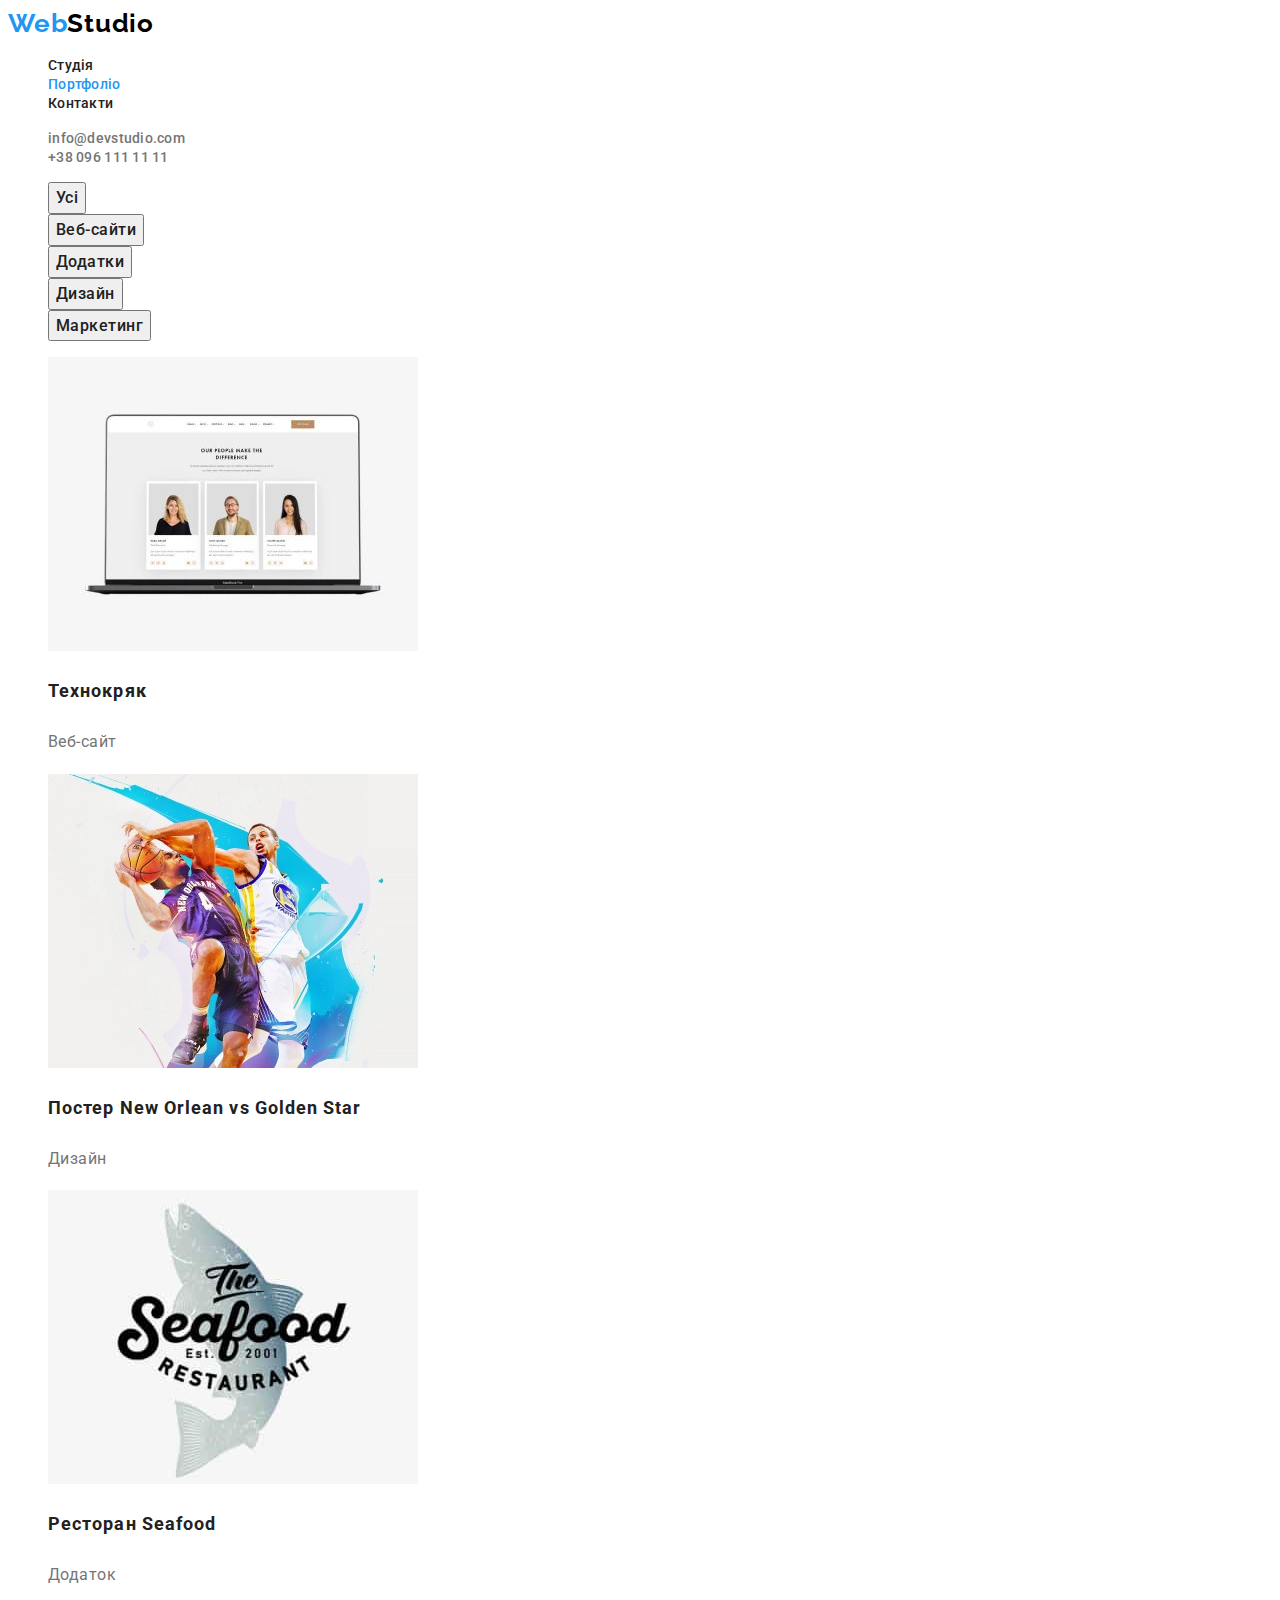
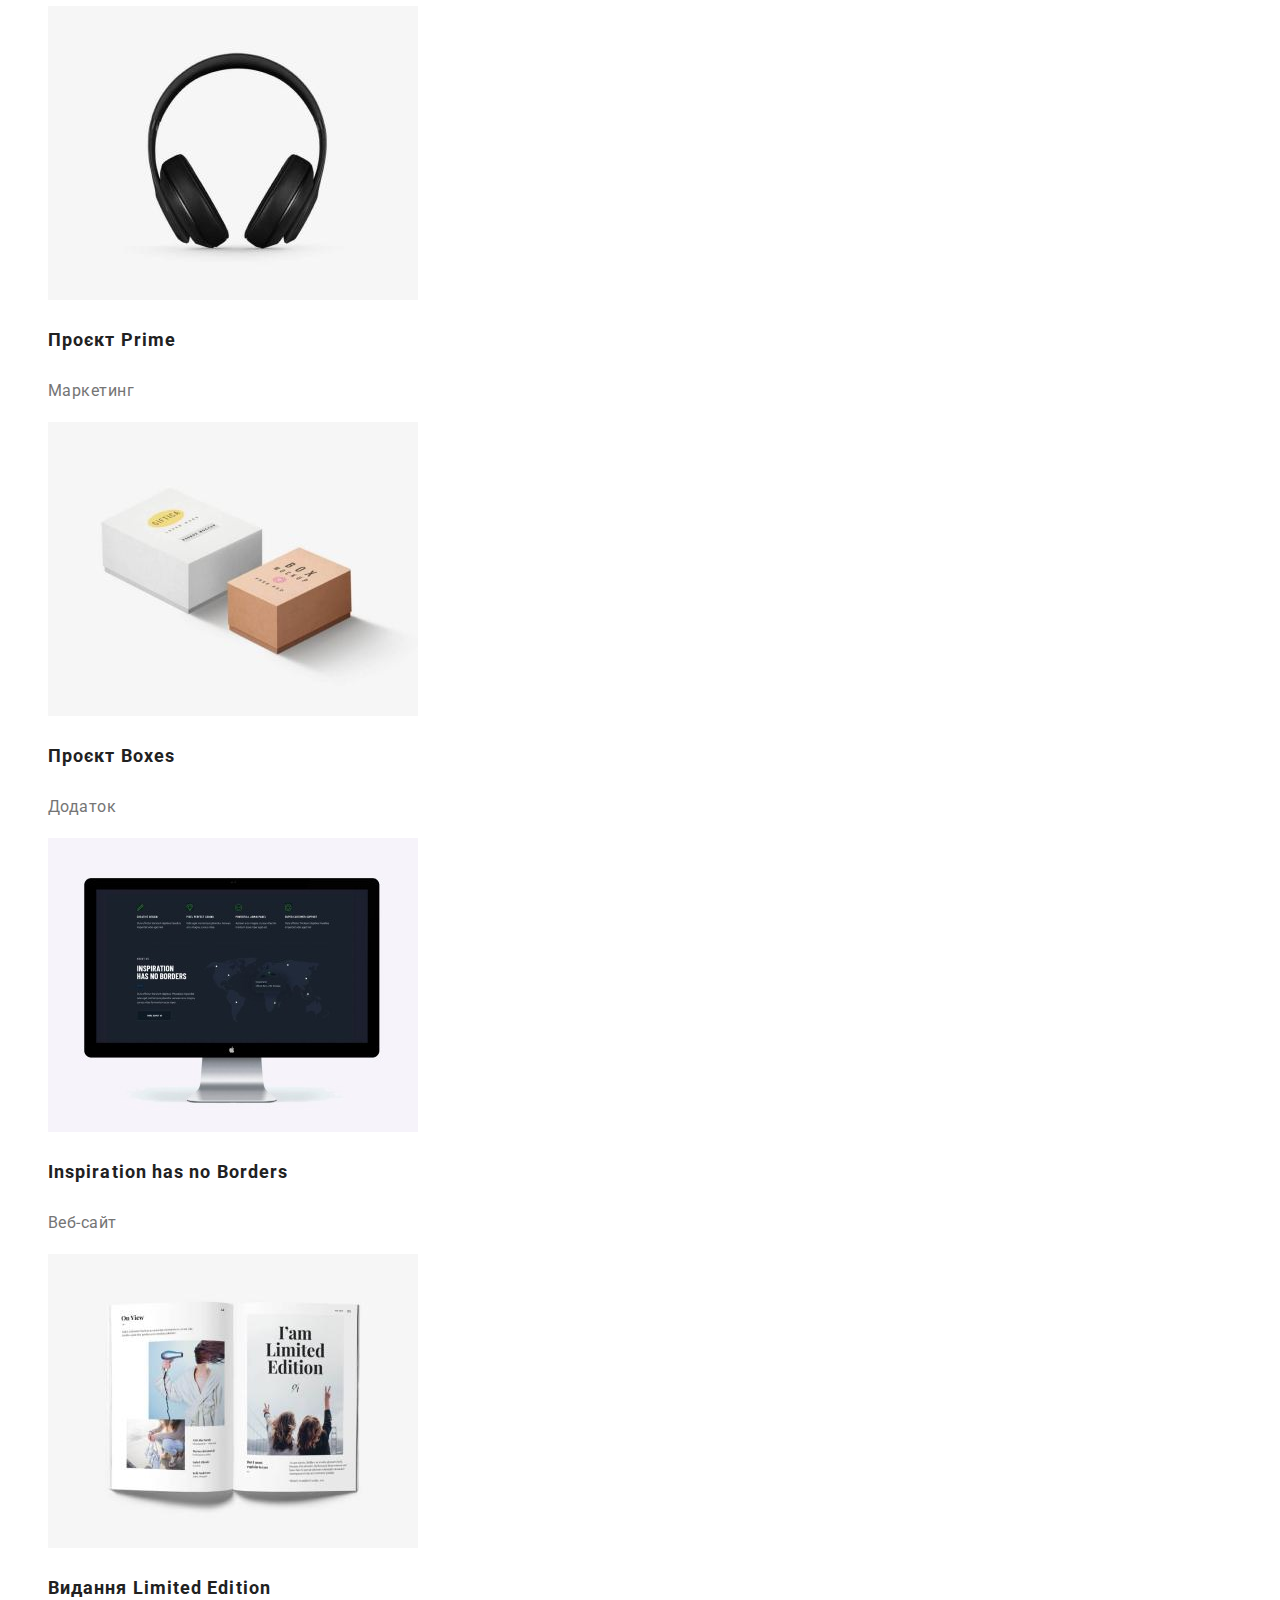
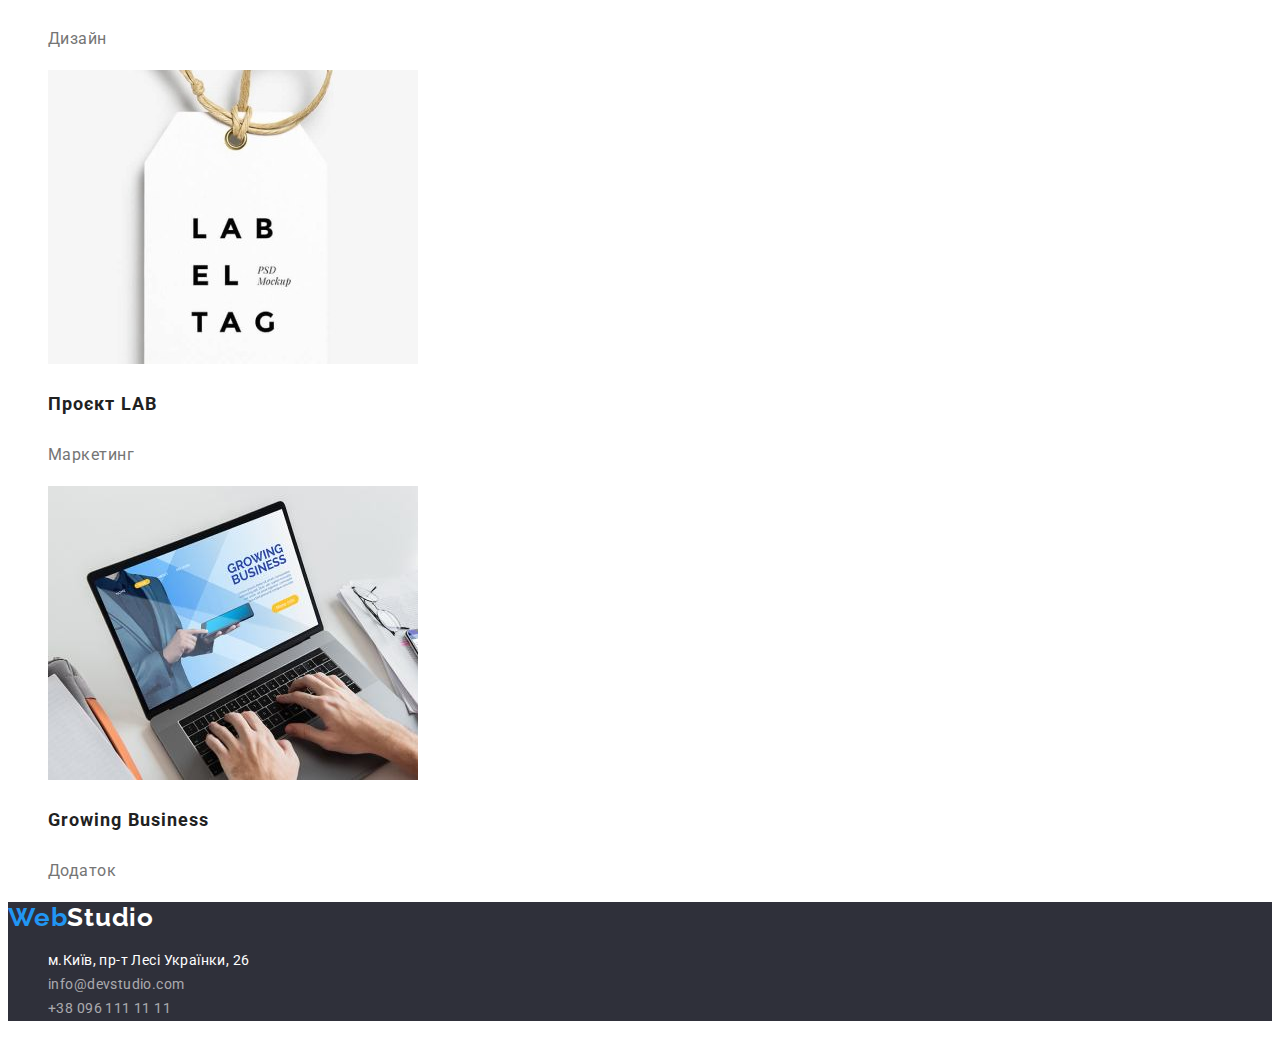
==== portfolio.html @ 9ea1236a "Create site" ====
<!DOCTYPE html>
<html lang="ua">
<head>
    <meta charset="UTF-8">
    <meta http-equiv="X-UA-Compatible" content="IE=edge">
    <meta name="viewport" content="width=i, initial-scale=1.0">
    <title>Портфоліо</title>
    <link rel="preconnect" href="https://fonts.googleapis.com">
    <link rel="preconnect" href="https://fonts.gstatic.com" crossorigin>
    <link href="https://fonts.googleapis.com/css2?family=Raleway:wght@700&family=Roboto:wght@400;500;700;900&display=swap" rel="stylesheet">
    <link rel="stylesheet" href="./css/styles.css">
</head>
<body>
    <header>
        <nav>
         <a href="./index.html" class="logo"><span class="web">Web</span>Studio</a>
         <ul class="site-nav list">
          <li><a href="./index.html" class="link">Студія</a></li>
          <li><a href="./portfolio.html" class="link current">Портфоліо</a></li>
          <li><a href="" class="link">Контакти</a></li>
         </ul>
        </nav>
        <ul class="site-aut list">
         <li><a href="mailto:info@devstudio.com" class="link">info@devstudio.com</a></li>
         <li><a href="tel:+380961111111" class="link">+38 096 111 11 11</a></li>
        </ul>
    </header>
<main>
    <section>
     <div>
         <h1 class="none-title">Портфоліо</h1>
         <ul class="list">
            <li><button class="btn" type="button">Усі</button></li>
            <li><button class="btn" type="button">Веб-сайти</button></li>
            <li><button class="btn" type="button">Додатки</button></li>
            <li><button class="btn" type="button">Дизайн</button></li>
            <li><button class="btn" type="button">Маркетинг</button></li>
         </ul>
         <ul class="list">
            <li>
                <img src="./images/portfolio-1.jpg" alt="Відкритий сайт на ноутбуці" width="370" height="294">
                <h3 class="brand">Технокряк</h3>
                <p class="group">Веб-сайт</p>
            </li>
            <li>
                <img src="./images/portfolio-2.jpg" alt="Два баскетболісти" width="370" height="294">
                <h3 class="brand">Постер New Orlean vs Golden Star</h3>
                <p class="group">Дизайн</p>
            </li>
            <li>
                <img src="./images/portfolio-3.jpg" alt="Логотип ресторану з рибою на фоні" width="370" height="294">
                <h3 class="brand">Ресторан Seafood</h3>
                <p class="group">Додаток</p>
            </li>
            <li>
                <img src="./images/portfolio-4.jpg" alt="Чорні навушники" width="370" height="294">
                <h3 class="brand">Проєкт Prime</h3>
                <p class="group">Маркетинг</p>
            </li>
            <li>
                <img src="./images/portfolio-5.jpg" alt="Дві коробки" width="370" height="294">
                <h3 class="brand">Проєкт Boxes</h3>
                <p class="group">Додаток</p>
            </li>
            <li>
                <img src="./images/portfolio-6.jpg" alt="Єкран монітору" width="370" height="294">
                <h3 class="brand">Inspiration has no Borders</h3>
                <p class="group">Веб-сайт</p>
            </li>
            <li>
                <img src="./images/portfolio-7.jpg" alt="Відкритий журнал" width="370" height="294">
                <h3 class="brand">Видання Limited Edition</h3>
                <p class="group">Дизайн</p>
            </li>
            <li>
                <img src="./images/portfolio-8.jpg" alt="Біла бірка" width="370" height="294">
                <h3 class="brand">Проєкт LAB</h3>
                <p class="group">Маркетинг</p>
            </li>
            <li>
                <img src="./images/portfolio-9.jpg" alt="Відкритий єкран ноутбука" width="370" height="294">
                <h3 class="brand">Growing Business</h3>
                <p class="group">Додаток</p>
            </li>
         </ul>
     </div>
    </section>
</main>
<footer class="footer">
    <a href="./index.html" class="logo"><span class="web">Web</span>Studio</a>
    <address>
        <ul class="list address">
            <li>
                <a href="https://goo.gl/maps/SaU15wjeWkqxpZbNA" class="link map"> м.Київ, пр-т Лесі Українки, 26</a>
            </li>
            <li>
                <a href="mailto:info@devstudio.com" class="link">info@devstudio.com</a>
            </li>
            <li>
                <a href="tel:+380961111111" class="link">+38 096 111 11 11</a>
            </li>
        </ul>
    </address>
</footer>
</body>
</html>
---- css/styles.css ----
:root {
    --main-text: #757575;
    --text:#212121;
    --active:#2196F3;
    --footer:#2F303A;
}
body {
    font-family: 'roboto';
    color: var(--main-text);
}
.logo {
    font-family: 'Raleway';
    font-weight: 700;
    font-size: 26px;
    line-height: 1.19;
    letter-spacing: 0.03em;
    color: #000000;
    text-decoration: none;
    } 
    .site-nav .link {
    font-weight: 500;
    font-size: 14px;
    line-height: 1.14;
    letter-spacing: 0.02em;
    color: var(--text);
}
.site-nav .link:hover,
.site-nav .link:focus {
    color: var(--active);
}
.site-aut .link {
    font-weight: 500;
    font-size: 14px;
    line-height: 1.14;
    letter-spacing: 0.02em;
    color: var(--main-text);
}
.site-aut .link:hover,
.site-aut .link:focus {
    color: var(--active);
}
.list {
    list-style: none;}
.link {
    text-decoration: none;
}
.web, .list .current{
    color: var(--active);
}
/* main */
.hero {
    font-weight: 900;
    font-size: 44px;
    line-height: 1.36;
    text-align: center;
    letter-spacing: 0.06em;
    text-transform: uppercase;
    color: #FFFFFF;
}
.section-hero {
    background: var(--footer);
}
.hero-btn {
    font-weight: 700;
    font-size: 16px;
    line-height: 1.88;
    display: flex;
    align-items: center;
    text-align: center;
    letter-spacing: 0.06em;
    color: #ffffff; ;
    background-color: var(--active);
}
.btn, .hero-btn {cursor: pointer;}

.btn:hover,
.btn:focus, 
.hero-btn {
    color: #ffffff; ;
    background-color: var(--active);
}
.btn{
    font-family: 'Roboto';
    font-weight: 500;
    font-size: 16px;
    line-height: 1.62;
    text-align: center;
    letter-spacing: 0.03em;
    color: var(--text);
}    
.list .brand{
    font-weight: 700;
    font-size: 18px;
    line-height: 2;
    letter-spacing: 0.06em;
    color: var(--text);
}

.list .group {
    font-size: 16px;
    line-height:  1.88;
    letter-spacing: 0.03em;
}
.litle-title {
    font-size: 14px;
    line-height: 1.14;
    letter-spacing: 0.03em;
    text-transform: uppercase;
    color: var(--text);
}
.about {
    line-height: 1.71;
    font-size: 14px;
    letter-spacing: 0.03em;
}

.section-title {
    font-size: 36px;
    line-height: 1.67;
    text-align: center;
    letter-spacing: 0.03em;
    color: var(--text);
}
.name, .position {
    font-weight: 500;
    font-size: 16px;
    line-height: 1.19;
    text-align: center;
    letter-spacing: 0.03em;
}
.name {
    color: var(--text);
}
.position {
    font-weight: 400;
}
.section-team{
    background-color: #F5F4FA;
}
.team-list {
    background: #FFFFFF; 
}

.footer {
    background: var(--footer);
}

.footer .logo {
    color: #FFFFFF;
}

.footer .link {
    font-style: normal;
    font-weight: 400;
    font-size: 14px;
    line-height: 1.71;
    letter-spacing: 0.03em;
    color: rgba(255, 255, 255, 0.6)
}

.footer .map {
    color:#ffffff;
}
.footer .link:hover,
.footer .link:focus{color:var(--active);}

.none-title {
    display: none;
}
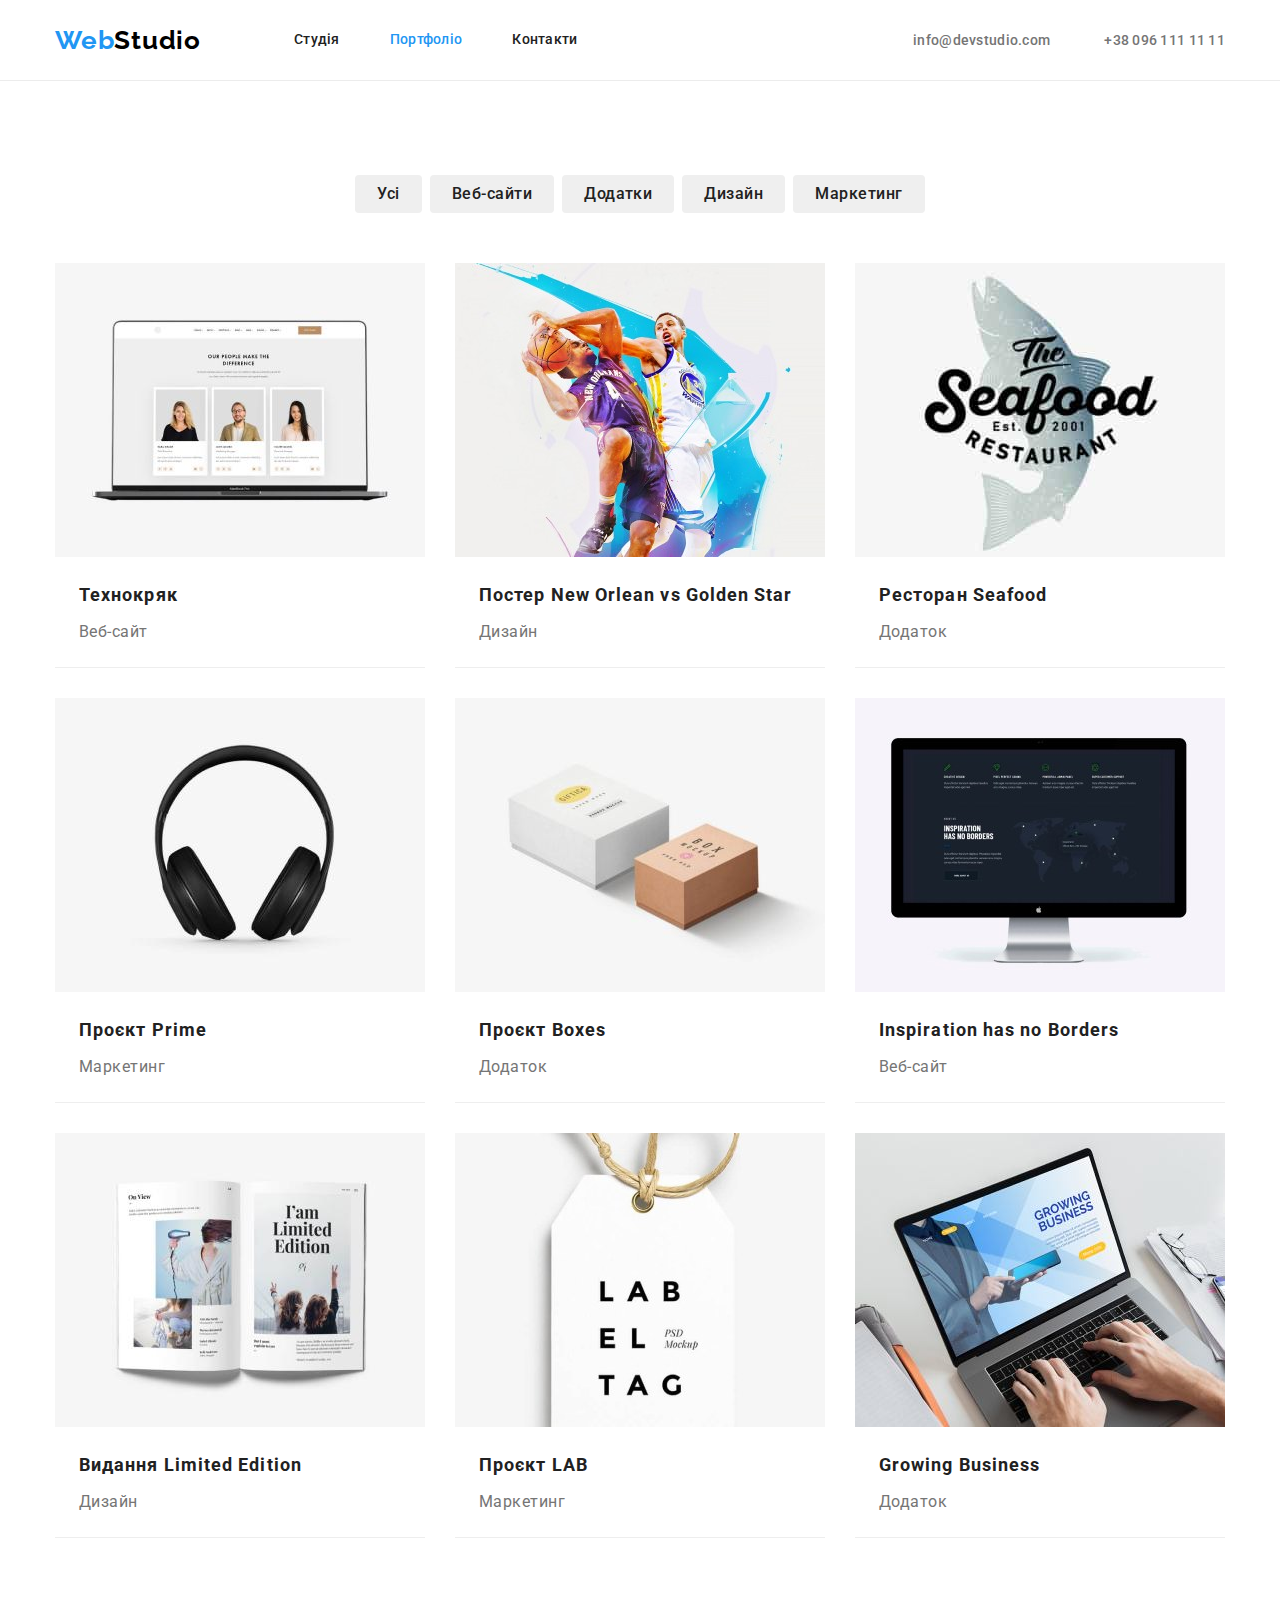
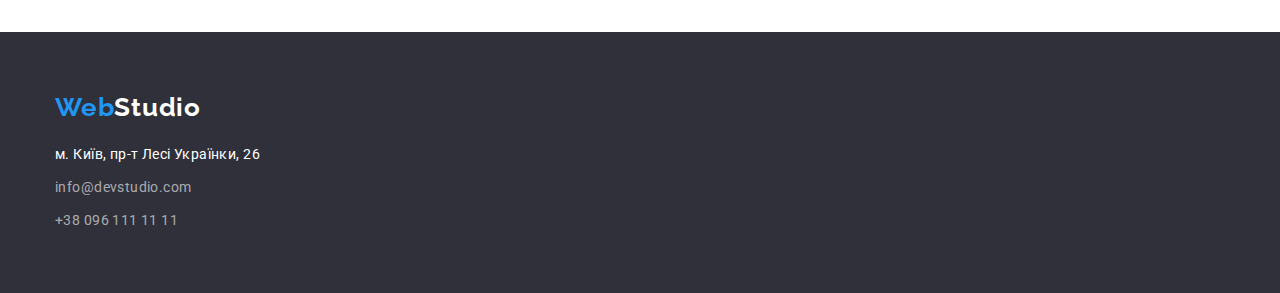
==== commit 7ec00e73: "create site" ====
--- a/portfolio.html
+++ b/portfolio.html
@@ -5,102 +5,123 @@
     <meta http-equiv="X-UA-Compatible" content="IE=edge">
     <meta name="viewport" content="width=i, initial-scale=1.0">
     <title>Портфоліо</title>
+    <link rel="stylesheet" href="https://cdnjs.cloudflare.com/ajax/libs/modern-normalize/1.0.0/modern-normalize.min.css"/>
     <link rel="preconnect" href="https://fonts.googleapis.com">
     <link rel="preconnect" href="https://fonts.gstatic.com" crossorigin>
     <link href="https://fonts.googleapis.com/css2?family=Raleway:wght@700&family=Roboto:wght@400;500;700;900&display=swap" rel="stylesheet">
     <link rel="stylesheet" href="./css/styles.css">
 </head>
 <body>
-    <header>
-        <nav>
-         <a href="./index.html" class="logo"><span class="web">Web</span>Studio</a>
-         <ul class="site-nav list">
-          <li><a href="./index.html" class="link">Студія</a></li>
-          <li><a href="./portfolio.html" class="link current">Портфоліо</a></li>
-          <li><a href="" class="link">Контакти</a></li>
+<header class="header">
+    <div class="container main-nav">
+    <nav class="nav">
+        <a href="./index.html" class="logo"><span class="web">Web</span>Studio</a>
+        <ul class="site-nav list">
+         <li class="item"><a href="./index.html" class="link">Студія</a></li>
+         <li class="item"><a href="./portfolio.html" class="link current">Портфоліо</a></li>
+         <li class="item"><a href="" class="link">Контакти</a></li>
          </ul>
-        </nav>
-        <ul class="site-aut list">
-         <li><a href="mailto:info@devstudio.com" class="link">info@devstudio.com</a></li>
-         <li><a href="tel:+380961111111" class="link">+38 096 111 11 11</a></li>
-        </ul>
+    </nav>
+    <div class="site-aut list">
+     <a href="mailto:info@devstudio.com" class="link left">info@devstudio.com</a>
+     <a href="tel:+380961111111" class="link">+38 096 111 11 11</a>
+    </div>
+    </div> 
     </header>
 <main>
-    <section>
-     <div>
+    <section class="section">
+     <div class="container">
          <h1 class="none-title">Портфоліо</h1>
-         <ul class="list">
-            <li><button class="btn" type="button">Усі</button></li>
-            <li><button class="btn" type="button">Веб-сайти</button></li>
-            <li><button class="btn" type="button">Додатки</button></li>
-            <li><button class="btn" type="button">Дизайн</button></li>
-            <li><button class="btn" type="button">Маркетинг</button></li>
+         <ul class="list filters">
+            <li class="btn-filters"><button class="btn" type="button">Усі</button></li>
+            <li class="btn-filters"><button class="btn" type="button">Веб-сайти</button></li>
+            <li class="btn-filters"><button class="btn" type="button">Додатки</button></li>
+            <li class="btn-filters"><button class="btn" type="button">Дизайн</button></li>
+            <li class="btn-filters"><button class="btn" type="button">Маркетинг</button></li>
          </ul>
-         <ul class="list">
-            <li>
+         <div class="container-list">
+         <ul class="list category">
+            <li class="item-cat">
                 <img src="./images/portfolio-1.jpg" alt="Відкритий сайт на ноутбуці" width="370" height="294">
+                <div class="item-category">
                 <h3 class="brand">Технокряк</h3>
                 <p class="group">Веб-сайт</p>
+                </div>
             </li>
-            <li>
+            <li class="item-cat">
                 <img src="./images/portfolio-2.jpg" alt="Два баскетболісти" width="370" height="294">
+                <div class="item-category">
                 <h3 class="brand">Постер New Orlean vs Golden Star</h3>
                 <p class="group">Дизайн</p>
+                </div>
             </li>
-            <li>
+            <li class="item-cat">
                 <img src="./images/portfolio-3.jpg" alt="Логотип ресторану з рибою на фоні" width="370" height="294">
-                <h3 class="brand">Ресторан Seafood</h3>
+                <div class="item-category"><h3 class="brand">Ресторан Seafood</h3>
                 <p class="group">Додаток</p>
+            </div>
             </li>
-            <li>
+            <li class="item-cat">
                 <img src="./images/portfolio-4.jpg" alt="Чорні навушники" width="370" height="294">
-                <h3 class="brand">Проєкт Prime</h3>
+                <div class="item-category"><h3 class="brand">Проєкт Prime</h3>
                 <p class="group">Маркетинг</p>
+                </div>
             </li>
-            <li>
+            <li class="item-cat">
                 <img src="./images/portfolio-5.jpg" alt="Дві коробки" width="370" height="294">
-                <h3 class="brand">Проєкт Boxes</h3>
+                <div class="item-category"><h3 class="brand">Проєкт Boxes</h3>
                 <p class="group">Додаток</p>
+                </div>
             </li>
-            <li>
+            <li class="item-cat">
                 <img src="./images/portfolio-6.jpg" alt="Єкран монітору" width="370" height="294">
-                <h3 class="brand">Inspiration has no Borders</h3>
+                <div class="item-category"><h3 class="brand">Inspiration has no Borders</h3>
                 <p class="group">Веб-сайт</p>
+                </div>
             </li>
-            <li>
+            <li class="item-cat">
                 <img src="./images/portfolio-7.jpg" alt="Відкритий журнал" width="370" height="294">
+                <div class="item-category">
                 <h3 class="brand">Видання Limited Edition</h3>
                 <p class="group">Дизайн</p>
+                </div>
             </li>
-            <li>
+            <li class="item-cat">
                 <img src="./images/portfolio-8.jpg" alt="Біла бірка" width="370" height="294">
+                <div class="item-category">
                 <h3 class="brand">Проєкт LAB</h3>
                 <p class="group">Маркетинг</p>
+                </div>
             </li>
-            <li>
+            <li class="item-cat">
                 <img src="./images/portfolio-9.jpg" alt="Відкритий єкран ноутбука" width="370" height="294">
+                <div class="item-category">
                 <h3 class="brand">Growing Business</h3>
                 <p class="group">Додаток</p>
+                </div>
             </li>
          </ul>
      </div>
+    </div>
     </section>
 </main>
 <footer class="footer">
-    <a href="./index.html" class="logo"><span class="web">Web</span>Studio</a>
+    <div class="container-footer ">
+    <a href="./index.html" class="logo footer-logo"><span class="web">Web</span>Studio</a>
     <address>
         <ul class="list address">
-            <li>
-                <a href="https://goo.gl/maps/SaU15wjeWkqxpZbNA" class="link map"> м.Київ, пр-т Лесі Українки, 26</a>
+            <li class="link-footer">
+                <a href="https://goo.gl/maps/SaU15wjeWkqxpZbNA" class="link map"> м. Київ, пр-т Лесі Українки, 26</a>
             </li>
-            <li>
+            <li class="link-footer">
                 <a href="mailto:info@devstudio.com" class="link">info@devstudio.com</a>
             </li>
-            <li>
+            <li class="link-footer">
                 <a href="tel:+380961111111" class="link">+38 096 111 11 11</a>
             </li>
         </ul>
     </address>
+</div>
 </footer>
 </body>
 </html>--- a/css/styles.css
+++ b/css/styles.css
@@ -7,7 +7,39 @@
 body {
     font-family: 'roboto';
     color: var(--main-text);
-}
+    margin: 0px;
+}
+h1, h2, h3, h4, h5, h6 {
+    margin: 0px;
+}
+.section, .section-team {
+    padding-top: 94px;
+    padding-bottom: 94px;
+}
+ul{
+    list-style: none;
+    padding: 0;
+    margin: 0;
+}
+
+p{
+    margin: 0;
+}
+.container{
+    margin-left: auto;
+    margin-right: auto;
+    width: 1200px;
+    padding-left: 15px;
+    padding-right: 15px;
+}
+.header {
+    border-bottom: 1px solid #ECECEC;
+}
+.main-nav{
+    display: flex;
+    align-items: center;
+}
+
 .logo {
     font-family: 'Raleway';
     font-weight: 700;
@@ -16,13 +48,36 @@
     letter-spacing: 0.03em;
     color: #000000;
     text-decoration: none;
+    align-items: center;
+    margin-right: 93px;
     } 
-    .site-nav .link {
+.site-nav .link {
     font-weight: 500;
     font-size: 14px;
     line-height: 1.14;
     letter-spacing: 0.02em;
     color: var(--text);
+}
+
+/* nav */
+.site-nav {
+    display: flex;
+    margin-bottom: 0;
+    padding-left: 0;
+}
+.container .nav {
+    display: flex;
+    align-items: center;
+}
+
+.site-nav .link {
+    display: block;
+    padding-top: 32px;
+    padding-bottom: 32px;
+    margin-bottom: o;
+}
+.site-nav .item:not(:last-child) {
+    margin-right: 50px;
 }
 .site-nav .link:hover,
 .site-nav .link:focus {
@@ -35,11 +90,15 @@
     letter-spacing: 0.02em;
     color: var(--main-text);
 }
+.site-aut {
+    margin-left: auto;
+}
 .site-aut .link:hover,
 .site-aut .link:focus {
     color: var(--active);
 }
 .list {
+    margin-top: 0;
     list-style: none;}
 .link {
     text-decoration: none;
@@ -47,8 +106,15 @@
 .web, .list .current{
     color: var(--active);
 }
+
+.site-aut .link:not(:last-child) {
+    margin-right: 50px;
+}
+
 /* main */
 .hero {
+    margin-left: auto;
+    margin-right: auto;
     font-weight: 900;
     font-size: 44px;
     line-height: 1.36;
@@ -59,8 +125,18 @@
 }
 .section-hero {
     background: var(--footer);
+    padding-bottom: 200px;
+    padding-top: 200px;
 }
 .hero-btn {
+    margin-top: 30px;
+    margin-left: auto;
+    margin-right: auto;
+    padding: 10px 32px;
+    border: var(--active);
+    border-radius: 4px;
+
+
     font-weight: 700;
     font-size: 16px;
     line-height: 1.88;
@@ -79,15 +155,29 @@
     color: #ffffff; ;
     background-color: var(--active);
 }
-.btn{
-    font-family: 'Roboto';
-    font-weight: 500;
-    font-size: 16px;
-    line-height: 1.62;
-    text-align: center;
-    letter-spacing: 0.03em;
-    color: var(--text);
-}    
+/* .list {
+    display: flex;
+    flex-wrap: wrap;
+    gap: 30px;
+} */
+.about {
+    display: flex;
+}
+.advantages {
+    padding-bottom: 0;
+}
+.list-advantages:last-child {
+    margin-right: 0;
+}
+.subcject {
+    display: flex;
+}
+.item-subcject{
+    margin-right: 30px;
+}
+.item-subcject:last-child {
+    margin-right: 0;
+}
 .list .brand{
     font-weight: 700;
     font-size: 18px;
@@ -95,7 +185,10 @@
     letter-spacing: 0.06em;
     color: var(--text);
 }
-
+.list-advantages {
+max-width: 270px;
+margin-right: 30px;
+}
 .list .group {
     font-size: 16px;
     line-height:  1.88;
@@ -107,6 +200,7 @@
     letter-spacing: 0.03em;
     text-transform: uppercase;
     color: var(--text);
+    margin-bottom: 10px;
 }
 .about {
     line-height: 1.71;
@@ -115,11 +209,38 @@
 }
 
 .section-title {
+    margin-bottom: 50px;
     font-size: 36px;
     line-height: 1.67;
     text-align: center;
     letter-spacing: 0.03em;
     color: var(--text);
+}
+.team-container {
+    
+}
+
+.team-list {
+    width: 270px;
+    height: 368px;
+    margin-right: 30px;
+    box-shadow: 0px 1px 3px rgba(0, 0, 0, 0.12), 0px 1px 1px rgba(0, 0, 0, 0.14), 0px 2px 1px rgba(0, 0, 0, 0.2);
+    border-radius: 0px 0px 4px 4px;
+}
+.team-list:last-child {
+    margin-right: 0;
+}
+.team {
+    display: flex;
+}
+.team-container {
+    margin-right: auto;
+    margin-left: auto;
+    margin-top: 30px;
+    margin-bottom: 30px;
+}
+.name {
+    margin-bottom: 10px;
 }
 .name, .position {
     font-weight: 500;
@@ -164,6 +285,71 @@
 .footer .link:hover,
 .footer .link:focus{color:var(--active);}
 
+.container-footer{
+    margin-left: auto;
+    margin-right: auto;
+    width: 1200px;
+    padding-left: 15px;
+    padding-right: 15px;
+    padding-top: 60px;
+    padding-bottom: 60px;
+}
+.link-footer {
+    margin-bottom: 9px;
+}
+.link-footer:last-child {
+    margin-bottom: 0;
+}
+.footer-logo {
+    display: inline-block;
+    margin-bottom: 20px;
+}
 .none-title {
     display: none;
 }
+
+/* portfolio */
+.filters {
+    display: flex;
+    align-items: center;
+    margin-right: auto;
+    margin-left: auto;
+    justify-content: center;
+    padding-bottom: 50px;
+}
+/* .btn-filters{
+   margin-right: 30px;
+} */
+.filters .btn-filters:not(:last-child) {
+    margin-right: 8px;
+}
+.btn{
+    align-items: center;
+    padding: 6px 22px;
+    border: var(--active);
+    border-radius: 4px;
+    
+    font-family: 'Roboto';
+    font-weight: 500;
+    font-size: 16px;
+    line-height: 1.62;
+    text-align: center;
+    letter-spacing: 0.03em;
+    color: var(--text);
+}  
+.category {
+    display: flex;
+    flex-wrap: wrap;
+    gap: 30px;
+}
+.item-category {
+    padding: 20px 24px;
+    border-bottom: 1px solid #eeeeee;
+}
+img {
+    display: block;
+}
+
+.brand {
+    margin-bottom: 4px;
+}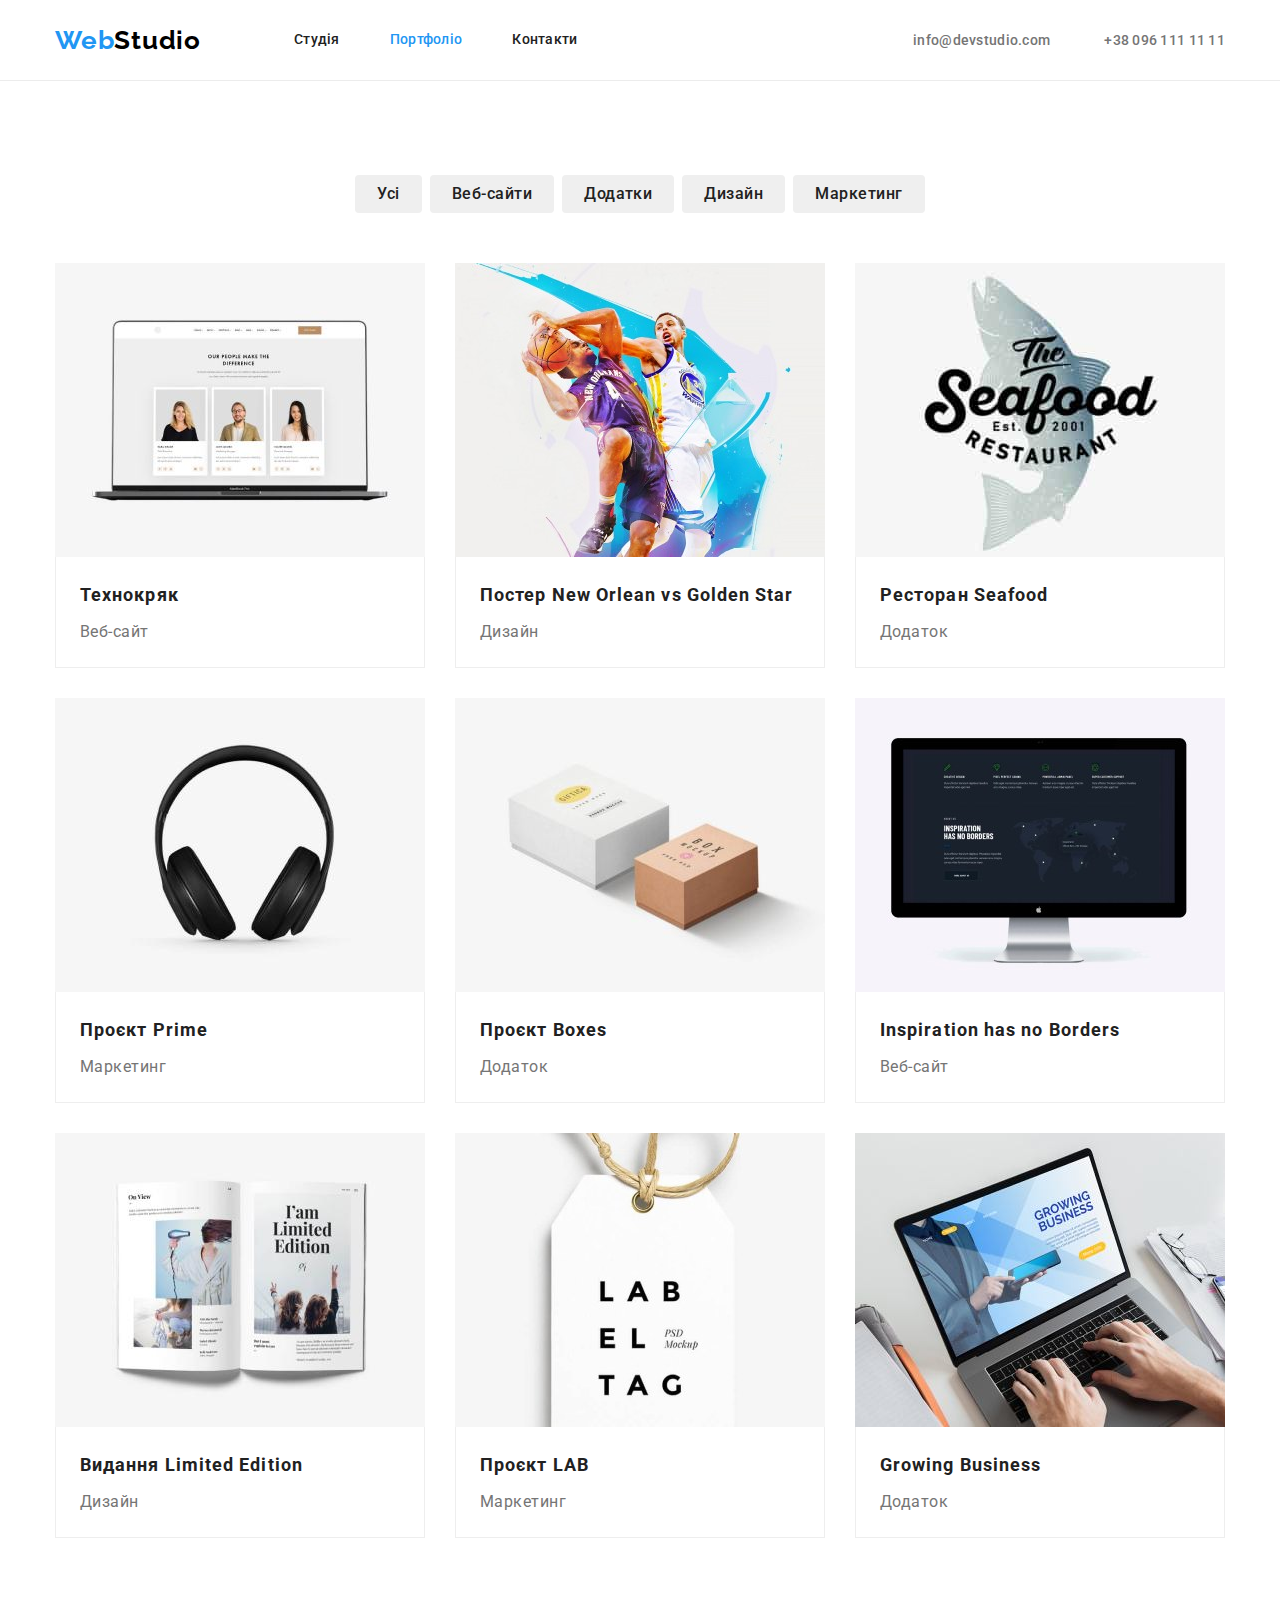
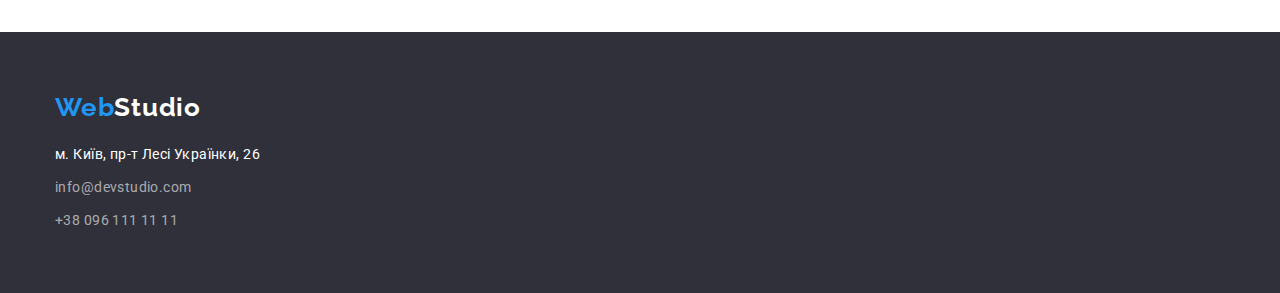
==== commit 9502ccd8: "makes changes" ====
--- a/portfolio.html
+++ b/portfolio.html
@@ -12,21 +12,21 @@
     <link rel="stylesheet" href="./css/styles.css">
 </head>
 <body>
-<header class="header">
-    <div class="container main-nav">
-    <nav class="nav">
-        <a href="./index.html" class="logo"><span class="web">Web</span>Studio</a>
-        <ul class="site-nav list">
-         <li class="item"><a href="./index.html" class="link">Студія</a></li>
-         <li class="item"><a href="./portfolio.html" class="link current">Портфоліо</a></li>
-         <li class="item"><a href="" class="link">Контакти</a></li>
+    <header class="header">
+        <div class="container main-nav">
+        <nav class="nav">
+         <a href="./index.html" class="logo"><span class="web">Web</span>Studio</a>
+         <ul class="site-nav list">
+          <li class="item"><a href="./index.html" class="link">Студія</a></li>
+          <li class="item"><a href="./portfolio.html" class="link current">Портфоліо</a></li>
+          <li class="item"><a href="" class="link">Контакти</a></li>
          </ul>
-    </nav>
-    <div class="site-aut list">
-     <a href="mailto:info@devstudio.com" class="link left">info@devstudio.com</a>
-     <a href="tel:+380961111111" class="link">+38 096 111 11 11</a>
-    </div>
-    </div> 
+        </nav>
+        <div class="site-aut list">
+         <a href="mailto:info@devstudio.com" class="link left">info@devstudio.com</a>
+         <a href="tel:+380961111111" class="link">+38 096 111 11 11</a>
+        </div>
+        </div> 
     </header>
 <main>
     <section class="section">
--- a/css/styles.css
+++ b/css/styles.css
@@ -211,21 +211,15 @@
 .section-title {
     margin-bottom: 50px;
     font-size: 36px;
-    line-height: 1.67;
-    text-align: center;
-    letter-spacing: 0.03em;
-    color: var(--text);
-}
-.team-container {
-    
-}
-
+    line-height: 1.17;
+    text-align: center;
+    letter-spacing: 0.03em;
+    color: var(--text);
+}
 .team-list {
     width: 270px;
     height: 368px;
     margin-right: 30px;
-    box-shadow: 0px 1px 3px rgba(0, 0, 0, 0.12), 0px 1px 1px rgba(0, 0, 0, 0.14), 0px 2px 1px rgba(0, 0, 0, 0.2);
-    border-radius: 0px 0px 4px 4px;
 }
 .team-list:last-child {
     margin-right: 0;
@@ -236,8 +230,8 @@
 .team-container {
     margin-right: auto;
     margin-left: auto;
-    margin-top: 30px;
-    margin-bottom: 30px;
+    padding-top: 30px;
+    padding-bottom: 30px;
 }
 .name {
     margin-bottom: 10px;
@@ -264,6 +258,8 @@
 
 .footer {
     background: var(--footer);
+    padding-top: 60px;
+    padding-bottom: 60px;
 }
 
 .footer .logo {
@@ -291,8 +287,6 @@
     width: 1200px;
     padding-left: 15px;
     padding-right: 15px;
-    padding-top: 60px;
-    padding-bottom: 60px;
 }
 .link-footer {
     margin-bottom: 9px;
@@ -315,7 +309,7 @@
     margin-right: auto;
     margin-left: auto;
     justify-content: center;
-    padding-bottom: 50px;
+    margin-bottom: 50px;
 }
 /* .btn-filters{
    margin-right: 30px;
@@ -345,6 +339,8 @@
 .item-category {
     padding: 20px 24px;
     border-bottom: 1px solid #eeeeee;
+    border-left: 1px solid #eeeeee;
+    border-right: 1px solid #eeeeee;
 }
 img {
     display: block;
